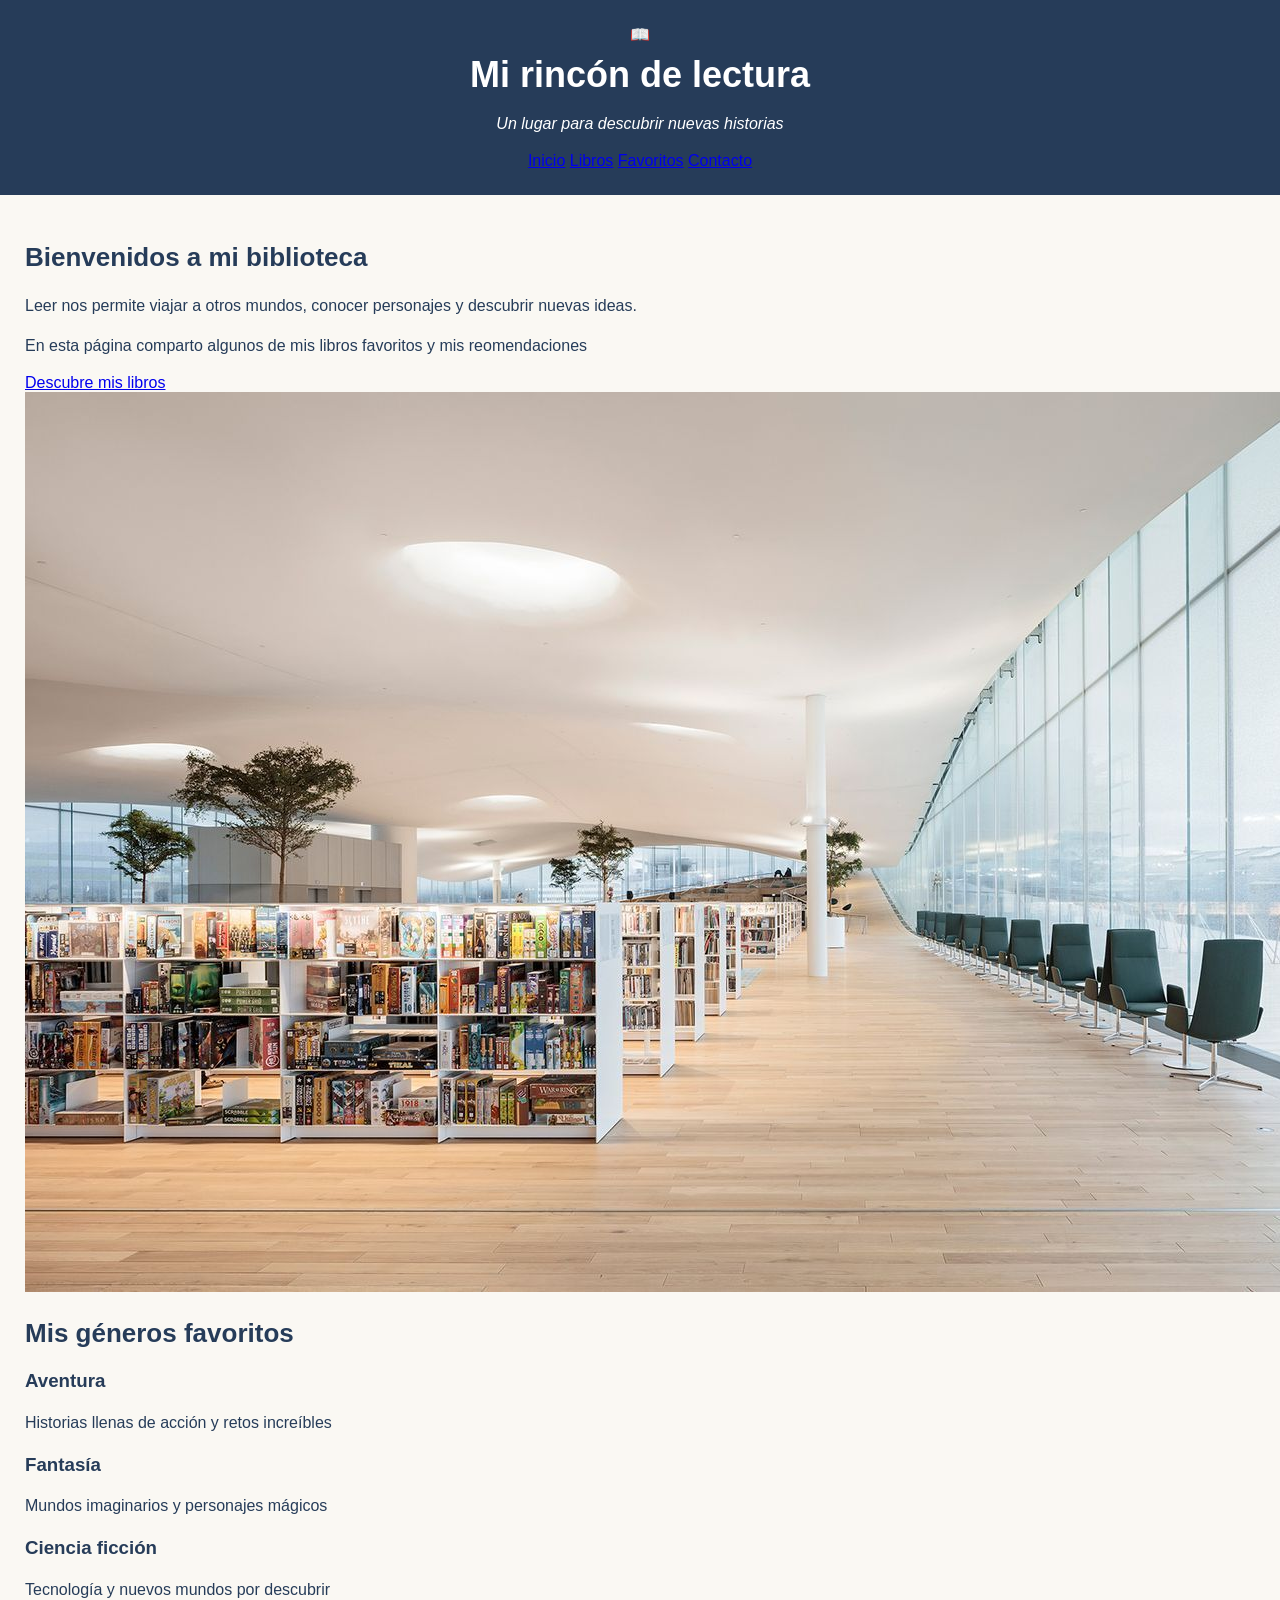
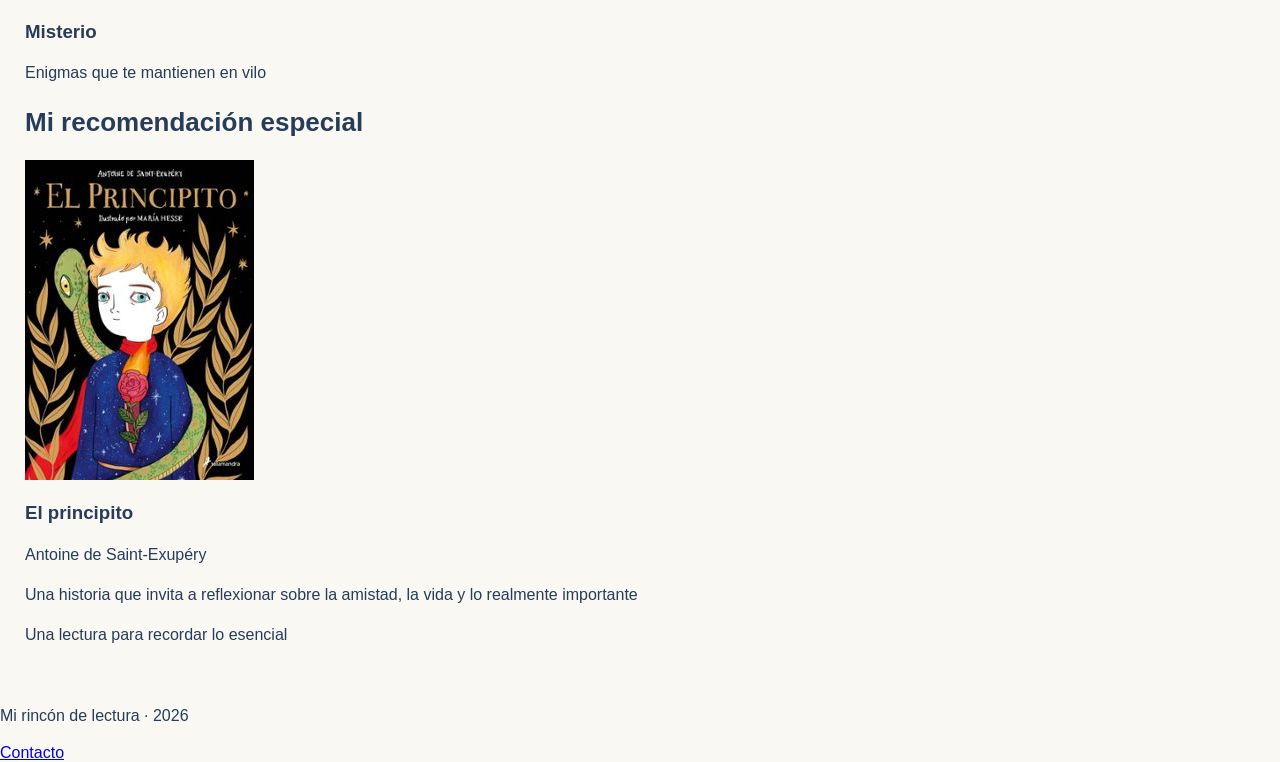
==== index.html @ 31bdfb1f "modificacion29/10/26" ====
<!DOCTYPE html>
<html lang="en">
<head>
    <meta charset="UTF-8">
    <meta name="viewport" content="width=device-width, initial-scale=1.0">
    <title>Mi rincón de lectura</title>
    <link rel="stylesheet" href="css/estilos.css">
</head>
<body>
      <header id="cabecera">
        <div class="identidad">
            <span class="icono-libro">📖</span>
            <div>
                <h1>Mi rincón de lectura</h1>
                <p>Un lugar para descubrir nuevas historias</p>
            </div>
        </div>
        <nav>
            <a href="index.html" class="activo">Inicio</a>
            <a href="libros.html">Libros</a>
            <a href="#generos">Favoritos</a>
            <a href="#contacto">Contacto</a>
        </nav>
    </header>
    <main>
        <section id="inicio">
            <h2>Bienvenidos a mi biblioteca</h2>
            <p>
                Leer nos permite viajar a otros mundos,
                conocer personajes y descubrir nuevas ideas.
            </p>
            <p>
                En esta página comparto algunos de mis libros
                favoritos y mis reomendaciones
            </p>
        <a href="libros.html" class="boton">
            Descubre mis libros
        </a>
        <img src="img/biblioteca.jpg" alt="Libros apilados junto a una taza">
        </section>
        <section id="generos">
            <h2>Mis géneros favoritos</h2>
            <div class="genero">
                <h3>Aventura</h3>
                <p>Historias llenas de acción y retos increíbles</p>
            </div>
            <div class="genero">
                <h3>Fantasía</h3>
                <p>Mundos imaginarios y personajes mágicos</p>
            </div>
            <div class="genero">
                <h3>Ciencia ficción</h3>
                <p>Tecnología y nuevos mundos por descubrir</p>
            </div>
            <div class="genero">
                <h3>Misterio</h3>
                <p>Enigmas que te mantienen en vilo</p>
            </div>
        </section>
        <section id="recomendacion">
            <h2>Mi recomendación especial</h2>
            <img src="img/principito.jpg" alt="Portada del libro el principito" class="portada">
            <h3>El principito</h3>
            <p>Antoine de Saint-Exupéry</p>
            <p>
                Una historia que invita a reflexionar
                sobre la amistad, la vida y lo realmente importante
            </p>
            <p class="cita">
                Una lectura para recordar lo esencial
            </p>
        </section>
    </main>
    <footer id="contacto">
        <p>Mi rincón de lectura · 2026</p>
        <a href="mailto:lectura@ejemplo.com">Contacto</a>
    </footer>
</body>
</html>
---- css/estilos.css ----
body {
    font-family: Arial, sans-serif;
    background-color: #faf8f3;
    color: #263c59;
    margin: 0;
}

main {
    padding: 25px;
}
h2 {
    color: #263c59;
    font-size: 26px;
}
p {
    line-height: 1.5;
}
#cabecera {
    background-color: #263c59;
    color: white;
    text-align: center;
    padding: 25px;
}
#cabecera h1 {
    font-size: 36px;
    margin: 10px;
}
#cabecera p {
    font-style: italic;
}
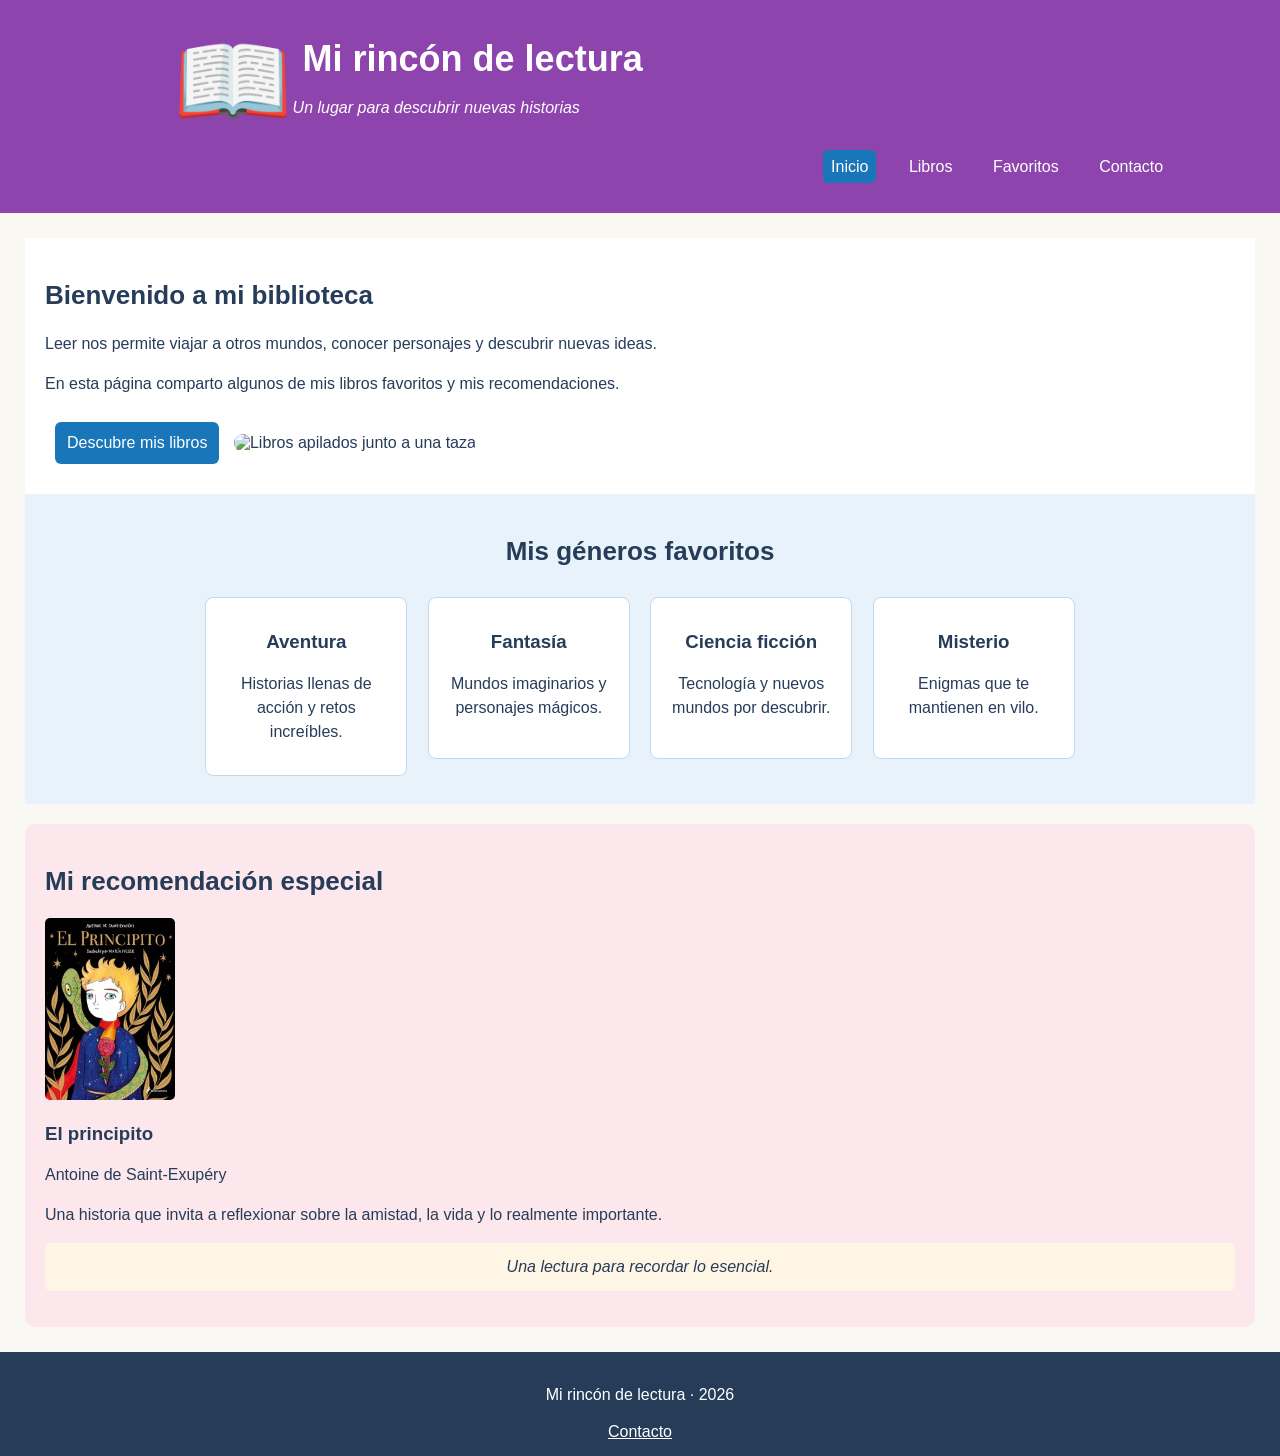
==== commit b6332be1: "modificacion1" ====
--- a/index.html
+++ b/index.html
@@ -1,79 +1,84 @@
-<!DOCTYPE html>
-<html lang="en">
-<head>
-    <meta charset="UTF-8">
-    <meta name="viewport" content="width=device-width, initial-scale=1.0">
+<!doctype html>
+<html lang="es">
+  <head>
+    <meta charset="UTF-8" />
+    <meta name="viewport" content="width=device-width, initial-scale=1.0" />
     <title>Mi rincón de lectura</title>
-    <link rel="stylesheet" href="css/estilos.css">
-</head>
-<body>
-      <header id="cabecera">
-        <div class="identidad">
-            <span class="icono-libro">📖</span>
-            <div>
-                <h1>Mi rincón de lectura</h1>
-                <p>Un lugar para descubrir nuevas historias</p>
-            </div>
+    <link rel="stylesheet" href="css/estilos.css" />
+  </head>
+  <body>
+    <header id="cabecera">
+      <div class="identidad">
+       <span class="icono-libro">📖</span>
+        <div>
+          <h1>Mi rincón de lectura</h1>
+          <p>Un lugar para descubrir nuevas historias</p>
         </div>
-        <nav>
-            <a href="index.html" class="activo">Inicio</a>
-            <a href="libros.html">Libros</a>
-            <a href="#generos">Favoritos</a>
-            <a href="#contacto">Contacto</a>
-        </nav>
+      </div>
+      <nav>
+        <a href="index.html" class="activo">Inicio</a>
+        <a href="libros.html">Libros</a>
+        <a href="#generos">Favoritos</a>
+        <a href="#contacto">Contacto</a>
+      </nav>
     </header>
     <main>
-        <section id="inicio">
-            <h2>Bienvenidos a mi biblioteca</h2>
-            <p>
-                Leer nos permite viajar a otros mundos,
-                conocer personajes y descubrir nuevas ideas.
-            </p>
-            <p>
-                En esta página comparto algunos de mis libros
-                favoritos y mis reomendaciones
-            </p>
-        <a href="libros.html" class="boton">
-            Descubre mis libros
-        </a>
-        <img src="img/biblioteca.jpg" alt="Libros apilados junto a una taza">
-        </section>
-        <section id="generos">
-            <h2>Mis géneros favoritos</h2>
-            <div class="genero">
-                <h3>Aventura</h3>
-                <p>Historias llenas de acción y retos increíbles</p>
-            </div>
-            <div class="genero">
-                <h3>Fantasía</h3>
-                <p>Mundos imaginarios y personajes mágicos</p>
-            </div>
-            <div class="genero">
-                <h3>Ciencia ficción</h3>
-                <p>Tecnología y nuevos mundos por descubrir</p>
-            </div>
-            <div class="genero">
-                <h3>Misterio</h3>
-                <p>Enigmas que te mantienen en vilo</p>
-            </div>
-        </section>
-        <section id="recomendacion">
-            <h2>Mi recomendación especial</h2>
-            <img src="img/principito.jpg" alt="Portada del libro el principito" class="portada">
-            <h3>El principito</h3>
-            <p>Antoine de Saint-Exupéry</p>
-            <p>
-                Una historia que invita a reflexionar
-                sobre la amistad, la vida y lo realmente importante
-            </p>
-            <p class="cita">
-                Una lectura para recordar lo esencial
-            </p>
-        </section>
+      <section id="inicio">
+        <h2>Bienvenido a mi biblioteca</h2>
+        <p>
+          Leer nos permite viajar a otros mundos, conocer personajes y descubrir
+          nuevas ideas.
+        </p>
+        <p>
+          En esta página comparto algunos de mis libros favoritos y mis
+          recomendaciones.
+        </p>
+        <a href="libros.html" class="boton"> Descubre mis libros </a>
+        <img src="img/biblioteca.png" alt="Libros apilados junto a una taza" />
+      </section>
+      <section id="generos">
+        <h2>Mis géneros favoritos</h2>
+
+        <div class="genero">
+          <h3>Aventura</h3>
+          <p>Historias llenas de acción y retos increíbles.</p>
+        </div>
+
+        <div class="genero">
+          <h3>Fantasía</h3>
+          <p>Mundos imaginarios y personajes mágicos.</p>
+        </div>
+
+        <div class="genero">
+          <h3>Ciencia ficción</h3>
+          <p>Tecnología y nuevos mundos por descubrir.</p>
+        </div>
+
+        <div class="genero">
+          <h3>Misterio</h3>
+          <p>Enigmas que te mantienen en vilo.</p>
+        </div>
+      </section>
+      <section id="recomendacion">
+        <h2>Mi recomendación especial</h2>
+        <img
+          src="img/principito.jpg"
+          alt="Portada del libro El principito"
+          class="portada"
+        />
+        <h3>El principito</h3>
+        <p>Antoine de Saint-Exupéry</p>
+        <p>
+          Una historia que invita a reflexionar sobre la amistad, la vida y lo
+          realmente importante.
+        </p>
+        <p class="cita">Una lectura para recordar lo esencial.</p>
+      </section>
     </main>
+
     <footer id="contacto">
-        <p>Mi rincón de lectura · 2026</p>
-        <a href="mailto:lectura@ejemplo.com">Contacto</a>
+      <p>Mi rincón de lectura · 2026</p>
+      <a href="mailto:lectura@ejemplo.com">Contacto</a>
     </footer>
-</body>
-</html>+  </body>
+</html>
--- a/css/estilos.css
+++ b/css/estilos.css
@@ -1,3 +1,8 @@
+
+/* ===================================
+   ESTILOS GENERALES
+=================================== */
+
 body {
     font-family: Arial, sans-serif;
     background-color: #faf8f3;
@@ -8,23 +13,209 @@
 main {
     padding: 25px;
 }
+
 h2 {
     color: #263c59;
     font-size: 26px;
 }
+
 p {
     line-height: 1.5;
 }
+
+
+/* ===================================
+   CABECERA
+=================================== */
+.icono-libro{
+    font-size: 6em;
+}
 #cabecera {
-    background-color: #263c59;
+    background-color: #8e44ad;
     color: white;
     text-align: center;
     padding: 25px;
 }
+
 #cabecera h1 {
     font-size: 36px;
     margin: 10px;
 }
+
 #cabecera p {
     font-style: italic;
-}+}
+.identidad{
+    display: flex;
+    align-items: center;
+    text-align: start;
+    padding-left: 12%;
+    margin:0;
+}
+
+/* ===================================
+   NAVEGACIÓN
+=================================== */
+
+nav {
+    margin-top: 20px;
+    text-align: end;
+    padding-right: 6%;
+    padding-bottom: 1%;
+}
+
+nav a {
+    color: white;
+    text-decoration: none;
+    margin: 10px;
+    padding: 8px;
+}
+
+nav a:hover {
+    background-color: #1976b9;
+    border-radius: 5px;
+}
+
+nav a.activo {
+    background-color: #1976b9;
+    border-radius: 5px;
+}
+
+/* ===================================
+   BIENVENIDA
+=================================== */
+
+#inicio {
+    padding: 20px;
+    background-color: white;
+}
+
+#inicio img {
+    width: 250px;
+    border-radius: 10px;
+}
+
+.boton {
+    display: inline-block;
+    background-color: #1976b9;
+    color: white;
+    padding: 12px;
+    margin: 10px;
+    text-decoration: none;
+    border-radius: 6px;
+}
+
+
+/* ===================================
+   GÉNEROS LITERARIOS
+=================================== */
+
+#generos {
+    background-color: #e8f2fb;
+    padding: 20px;
+    text-align: center;
+}
+
+.genero {
+    display: inline-block;
+    vertical-align: top;
+    background-color: white;
+    width: 170px;
+    min-height: 130px;
+    margin: 8px;
+    padding: 15px;
+    border: 1px solid #c5d8eb;
+    border-radius: 8px;
+}
+
+.genero h3 {
+    color: #263c59;
+}
+
+
+/* ===================================
+   RECOMENDACIÓN ESPECIAL
+=================================== */
+
+#recomendacion {
+    background-color: #fce8ec;
+    padding: 20px;
+    margin-top: 20px;
+    border-radius: 10px;
+}
+
+.portada {
+    width: 130px;
+    border-radius: 5px;
+}
+
+.cita {
+    background-color: #fff5e5;
+    padding: 12px;
+    font-style: italic;
+    text-align: center;
+    border-radius: 6px;
+}
+
+
+/* ===================================
+   CATÁLOGO DE LIBROS
+=================================== */
+
+#catalogo {
+    text-align: center;
+}
+
+.tarjeta {
+    display: inline-block;
+    vertical-align: top;
+    width: 220px;
+    min-height: 420px;
+    background-color: #e8f2fb;
+    border: 1px solid #c5d8eb;
+    border-radius: 10px;
+    padding: 15px;
+    margin: 8px;
+    text-align: center;
+}
+
+.tarjeta h3 {
+    font-size: 20px;
+}
+
+.tarjeta p {
+    font-size: 15px;
+}
+
+
+/* ===================================
+   OTRAS RECOMENDACIONES
+=================================== */
+
+#otros-libros {
+    background-color: #fff5e5;
+    padding: 20px;
+    margin-top: 20px;
+    border-radius: 10px;
+}
+
+#otros-libros li {
+    margin: 8px;
+}
+
+
+/* ===================================
+   PIE DE PÁGINA
+=================================== */
+
+footer {
+    background-color: #263c59;
+    color: white;
+    text-align: center;
+    padding: 15px;
+}
+
+footer a {
+    color: white;
+}
+
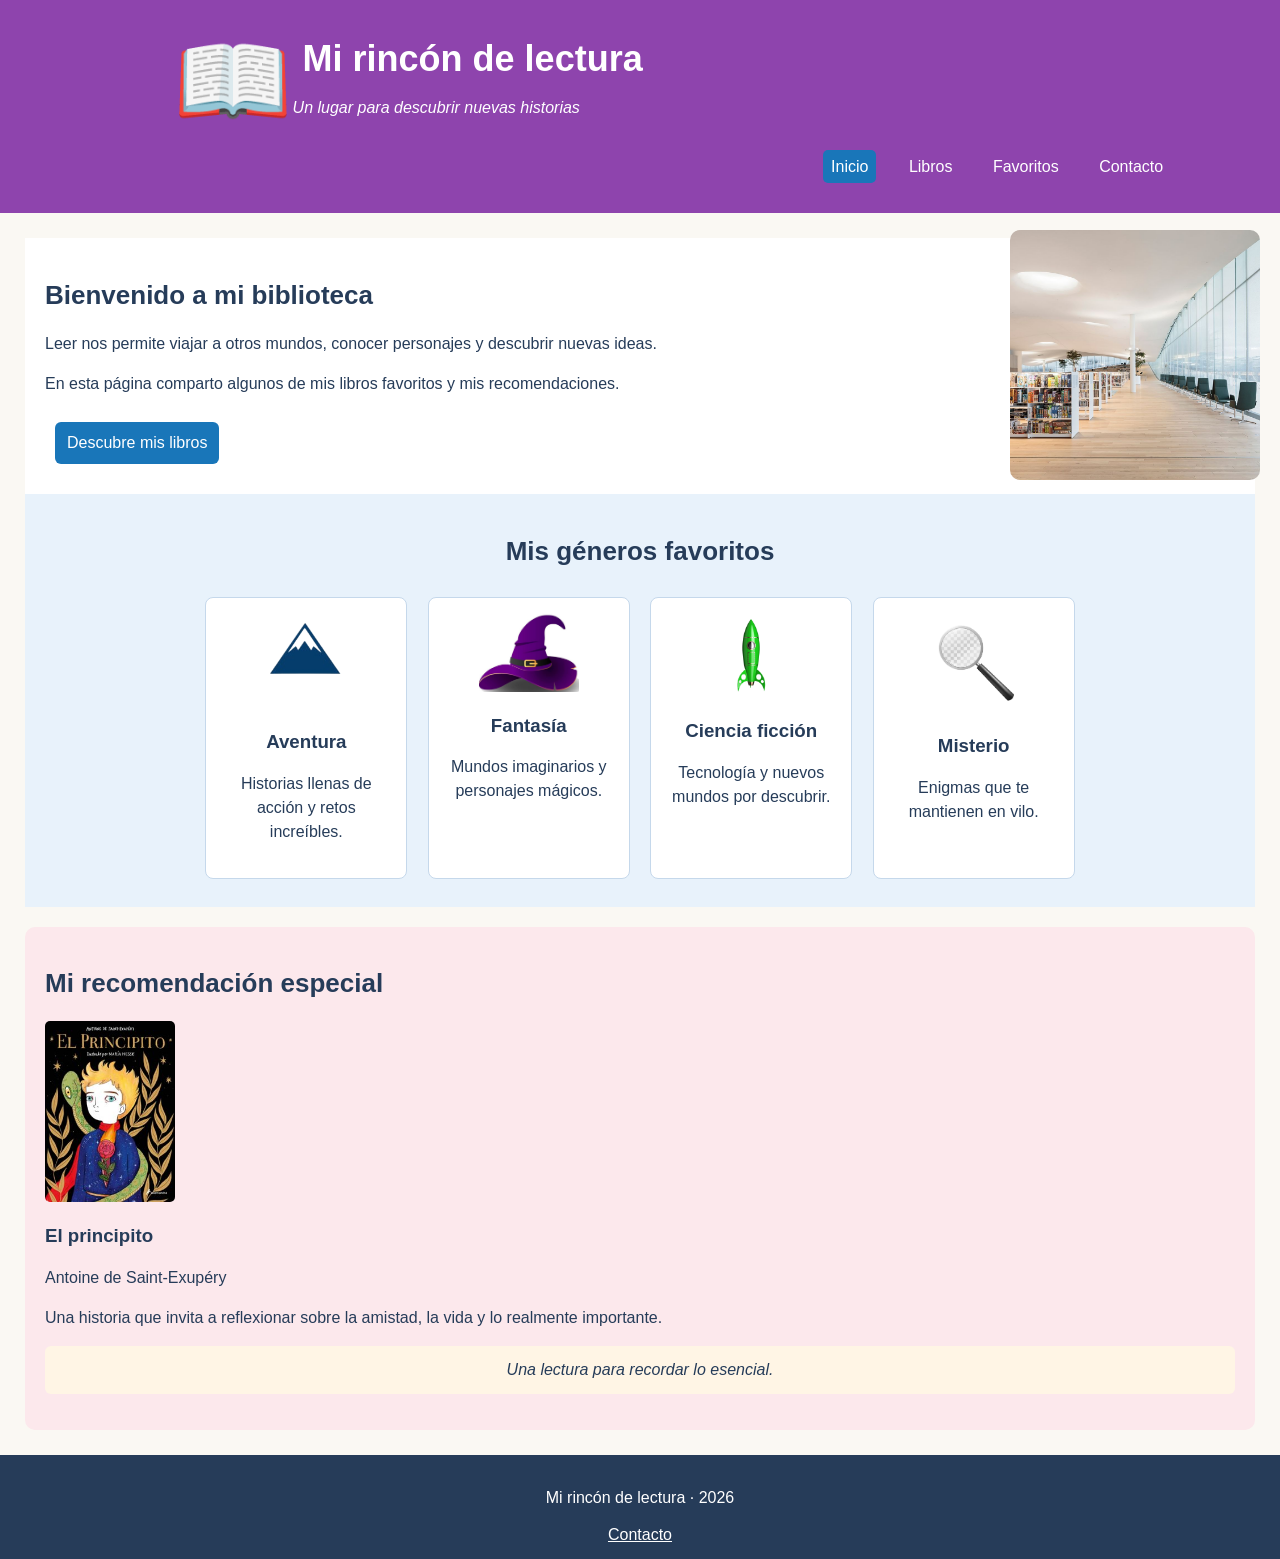
==== commit 078dcad2: "modificar2" ====
--- a/index.html
+++ b/index.html
@@ -34,27 +34,31 @@
           recomendaciones.
         </p>
         <a href="libros.html" class="boton"> Descubre mis libros </a>
-        <img src="img/biblioteca.png" alt="Libros apilados junto a una taza" />
+        <img src="img/biblioteca.jpg" alt="Libros apilados junto a una taza" class="fotoportada" />
       </section>
       <section id="generos">
         <h2>Mis géneros favoritos</h2>
 
         <div class="genero">
+            <img src="img/montaña.png" alt="logomontana" class="icono-genero">
           <h3>Aventura</h3>
           <p>Historias llenas de acción y retos increíbles.</p>
         </div>
 
         <div class="genero">
+            <img src="img/sombrerobruja.jpg" alt="sombrerobruja" class="icono-genero">
           <h3>Fantasía</h3>
           <p>Mundos imaginarios y personajes mágicos.</p>
         </div>
 
         <div class="genero">
+            <img src="img/cohete.png" alt="cohete" class="icono-genero">
           <h3>Ciencia ficción</h3>
           <p>Tecnología y nuevos mundos por descubrir.</p>
         </div>
 
         <div class="genero">
+            <img src="img/lupa.png" alt="lupa" class="icono-genero">
           <h3>Misterio</h3>
           <p>Enigmas que te mantienen en vilo.</p>
         </div>
--- a/css/estilos.css
+++ b/css/estilos.css
@@ -121,17 +121,20 @@
     vertical-align: top;
     background-color: white;
     width: 170px;
-    min-height: 130px;
     margin: 8px;
     padding: 15px;
     border: 1px solid #c5d8eb;
     border-radius: 8px;
+    height: 250px;
 }
 
 .genero h3 {
     color: #263c59;
 }
 
+.icono-genero {
+    width: 100px;
+}
 
 /* ===================================
    RECOMENDACIÓN ESPECIAL
@@ -155,6 +158,14 @@
     font-style: italic;
     text-align: center;
     border-radius: 6px;
+}
+.fotoportada {
+    position: absolute;
+    top: 230px;
+    right: 20px;
+    width: 70px;
+    height: 250px;
+    object-fit: cover;
 }
 
 
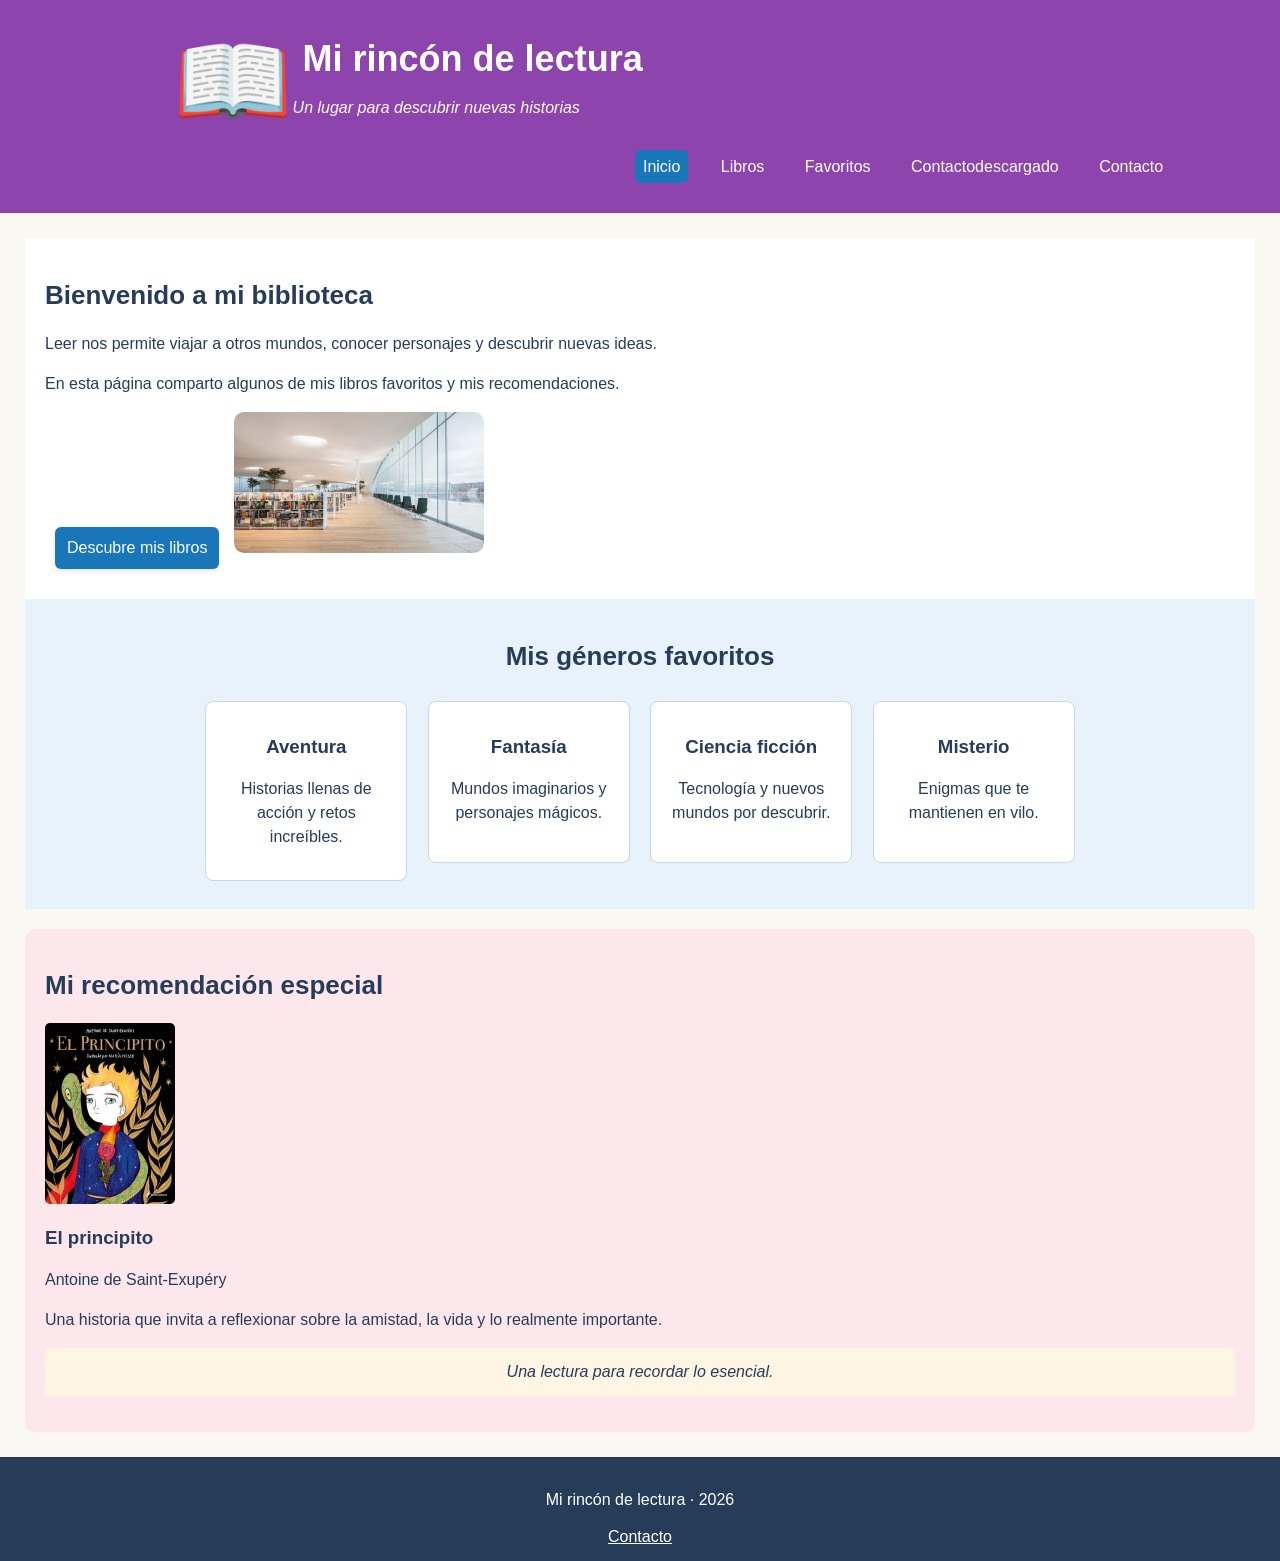
==== commit 4ee55e2b: "modificacion9nov" ====
--- a/index.html
+++ b/index.html
@@ -19,7 +19,8 @@
         <a href="index.html" class="activo">Inicio</a>
         <a href="libros.html">Libros</a>
         <a href="#generos">Favoritos</a>
-        <a href="#contacto">Contacto</a>
+        <a href="documentos/css1.pdf" download="midocumento">Contactodescargado</a>
+        <a href="documentos/css1.pdf" target="_blank">Contacto</a>
       </nav>
     </header>
     <main>
@@ -34,31 +35,27 @@
           recomendaciones.
         </p>
         <a href="libros.html" class="boton"> Descubre mis libros </a>
-        <img src="img/biblioteca.jpg" alt="Libros apilados junto a una taza" class="fotoportada" />
+        <img src="img/biblioteca.jpg" alt="Libros apilados junto a una taza" />
       </section>
       <section id="generos">
         <h2>Mis géneros favoritos</h2>
 
         <div class="genero">
-            <img src="img/montaña.png" alt="logomontana" class="icono-genero">
           <h3>Aventura</h3>
           <p>Historias llenas de acción y retos increíbles.</p>
         </div>
 
         <div class="genero">
-            <img src="img/sombrerobruja.jpg" alt="sombrerobruja" class="icono-genero">
           <h3>Fantasía</h3>
           <p>Mundos imaginarios y personajes mágicos.</p>
         </div>
 
         <div class="genero">
-            <img src="img/cohete.png" alt="cohete" class="icono-genero">
           <h3>Ciencia ficción</h3>
           <p>Tecnología y nuevos mundos por descubrir.</p>
         </div>
 
         <div class="genero">
-            <img src="img/lupa.png" alt="lupa" class="icono-genero">
           <h3>Misterio</h3>
           <p>Enigmas que te mantienen en vilo.</p>
         </div>
--- a/css/estilos.css
+++ b/css/estilos.css
@@ -103,6 +103,18 @@
     margin: 10px;
     text-decoration: none;
     border-radius: 6px;
+    /*transition: transform 5s, background-color 5s;*/
+    box-shadow: 0 2px 5px rgba(0,0,0,0.1);
+    transition: transform 5s, box-shadow 5s;
+
+}
+.boton:hover {
+/*transform: scale(0.9);
+transform: scale(1.15);
+background-color: green;*/
+transform: translateY(-10px);
+box-shadow: 0 10px 20px rgba(0,0,0,0.3);
+
 }
 
 
@@ -121,20 +133,17 @@
     vertical-align: top;
     background-color: white;
     width: 170px;
+    min-height: 130px;
     margin: 8px;
     padding: 15px;
     border: 1px solid #c5d8eb;
     border-radius: 8px;
-    height: 250px;
 }
 
 .genero h3 {
     color: #263c59;
 }
 
-.icono-genero {
-    width: 100px;
-}
 
 /* ===================================
    RECOMENDACIÓN ESPECIAL
@@ -150,6 +159,14 @@
 .portada {
     width: 130px;
     border-radius: 5px;
+
+}
+.portada:hover {
+    /*transform: scale(1.2);
+    transform: rotate(15deg);
+    transform: translateX(20px);
+    transform: translateY(-20px);*/
+    transform: translate(30px, -40px);
 }
 
 .cita {
@@ -158,14 +175,6 @@
     font-style: italic;
     text-align: center;
     border-radius: 6px;
-}
-.fotoportada {
-    position: absolute;
-    top: 230px;
-    right: 20px;
-    width: 70px;
-    height: 250px;
-    object-fit: cover;
 }
 
 
@@ -188,6 +197,18 @@
     padding: 15px;
     margin: 8px;
     text-align: center;
+    /*transition: transform 5s;*/
+    box-shadow: 0 2px 5px rgba(0,0,0,0.1);
+    transition: transform 5s, box-shadow 5s;
+}
+.tarjeta:hover {
+    /*transform: scale(1.1) rotate(40deg);
+    transform: translate(30px,-10px);
+    transform: translateY(-10px) scale(1.05);*/
+    transform: translateY(-10px);
+    box-shadow: 0 10px 20px rgb(0, 0, 0);
+    
+
 }
 
 .tarjeta h3 {
@@ -229,4 +250,83 @@
 footer a {
     color: white;
 }
-
+/*@keyframes cambiarColor {
+    from {
+        color:blue;
+    }
+    to {
+        color:red;
+    }
+}
+h1 {
+    animation: cambiarColor 3s;
+}*/
+@keyframes cambiarColorporcentaje {
+    0% {
+        color: blue;
+    }
+    50% {
+        color: green;
+    }
+    100% {
+        color: red;
+    }
+}
+/*h1 {
+    animation: cambiarColorporcentaje 10s;
+}*/
+h1 {
+    animation-name: cambiarColorporcentaje;
+    animation-duration: 3s;
+    animation-delay: 1s;
+    animation-iteration-count: infinite;
+}
+@keyframes mover {
+    from {
+        transform: translateX(0);
+    }
+    to {
+        transform: translateX(200px);
+    }
+    
+}
+.tarjeta {
+    animation: mover 5s ease-out;
+}
+/*@keyframes girar {
+    from {
+        transform: rotate(0deg);
+    }
+    to {
+        transform: rotate(360deg);
+    }
+}
+.portada {
+    animation: girar 5s;
+}*/
+@keyframes aparecer {
+    from {
+        opacity: 0;
+    }
+    to {
+        opacity: 1;
+    }
+}
+/*#inicio {
+    animation: aparecer 2s;
+}*/
+@keyframes palpita {
+    0% {
+       transform: scale(1);
+    }
+    50% {
+    transform: scale(1.10);
+    }
+    100% {
+    transform: scale(1);
+    }
+}
+h2 {
+    animation: palpita 5s infinite;
+}
+
